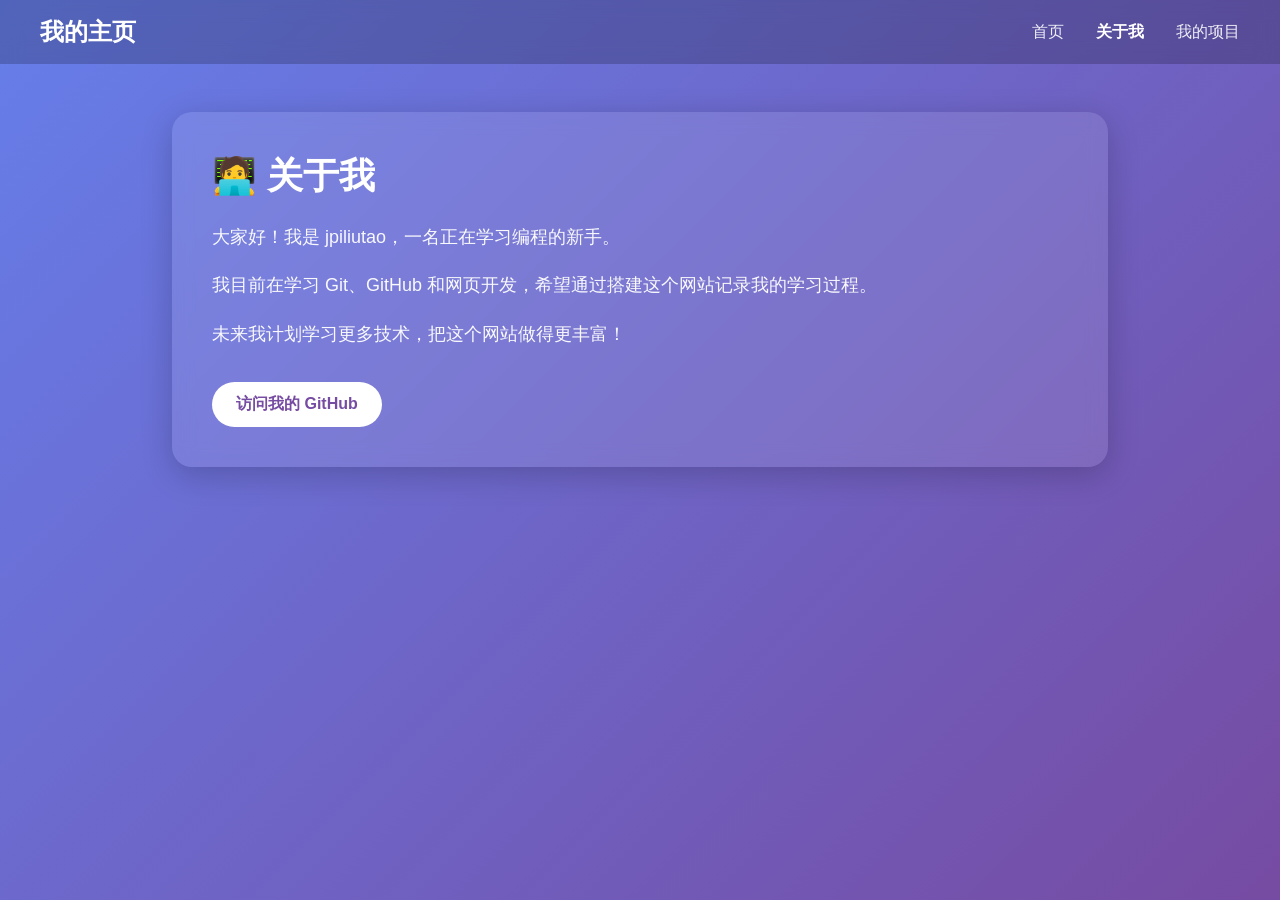
==== about.html @ 7ac31768 "添加导航栏和多页面结构" ====
<!DOCTYPE html>
<html lang="zh-CN">
<head>
    <meta charset="UTF-8">
    <meta name="viewport" content="width=device-width, initial-scale=1.0">
    <title>关于我 | 我的个人网站</title>
    <link rel="stylesheet" href="style.css">
</head>
<body>
    <!-- 导航栏 -->
    <nav>
        <div class="nav-container">
            <a href="index.html" class="logo">我的主页</a>
            <div class="nav-links">
                <a href="index.html">首页</a>
                <a href="about.html" class="active">关于我</a>
                <a href="projects.html">我的项目</a>
            </div>
        </div>
    </nav>

    <!-- 关于我内容 -->
    <div class="container">
        <div class="card">
            <h1>🧑‍💻 关于我</h1>
            <p>大家好！我是 jpiliutao，一名正在学习编程的新手。</p>
            <p>我目前在学习 Git、GitHub 和网页开发，希望通过搭建这个网站记录我的学习过程。</p>
            <p>未来我计划学习更多技术，把这个网站做得更丰富！</p>
            <a href="https://github.com/jpiliutao-cmd" target="_blank" class="btn">访问我的 GitHub</a>
        </div>
    </div>
</body>
</html>
---- style.css ----
* {
    margin: 0;
    padding: 0;
    box-sizing: border-box;
}

body {
    font-family: "Segoe UI", sans-serif;
    background: linear-gradient(135deg, #667eea 0%, #764ba2 100%);
    min-height: 100vh;
    color: white;
}

/* 导航栏样式 */
nav {
    background: rgba(0, 0, 0, 0.2);
    backdrop-filter: blur(10px);
    padding: 1rem 2rem;
    position: sticky;
    top: 0;
    z-index: 100;
}

.nav-container {
    max-width: 1200px;
    margin: 0 auto;
    display: flex;
    justify-content: space-between;
    align-items: center;
}

.logo {
    font-size: 1.5rem;
    font-weight: bold;
    color: white;
    text-decoration: none;
}

.nav-links {
    display: flex;
    gap: 2rem;
}

.nav-links a {
    color: rgba(255,255,255,0.9);
    text-decoration: none;
    font-size: 1rem;
    transition: 0.3s;
}

.nav-links a:hover,
.nav-links a.active {
    color: white;
    font-weight: bold;
}

/* 内容容器 */
.container {
    max-width: 1000px;
    margin: 3rem auto;
    padding: 0 2rem;
}

.card {
    background: rgba(255, 255, 255, 0.1);
    backdrop-filter: blur(10px);
    padding: 40px;
    border-radius: 20px;
    box-shadow: 0 8px 32px rgba(0,0,0,0.2);
}

h1 {
    font-size: 36px;
    margin-bottom: 20px;
}

p {
    font-size: 18px;
    line-height: 1.8;
    margin-bottom: 1rem;
    opacity: 0.95;
}

.btn {
    display: inline-block;
    padding: 12px 24px;
    background: white;
    color: #764ba2;
    border-radius: 30px;
    text-decoration: none;
    font-weight: bold;
    margin-top: 1rem;
    transition: 0.3s;
}

.btn:hover {
    transform: translateY(-3px);
    box-shadow: 0 5px 15px rgba(0,0,0,0.2);
}
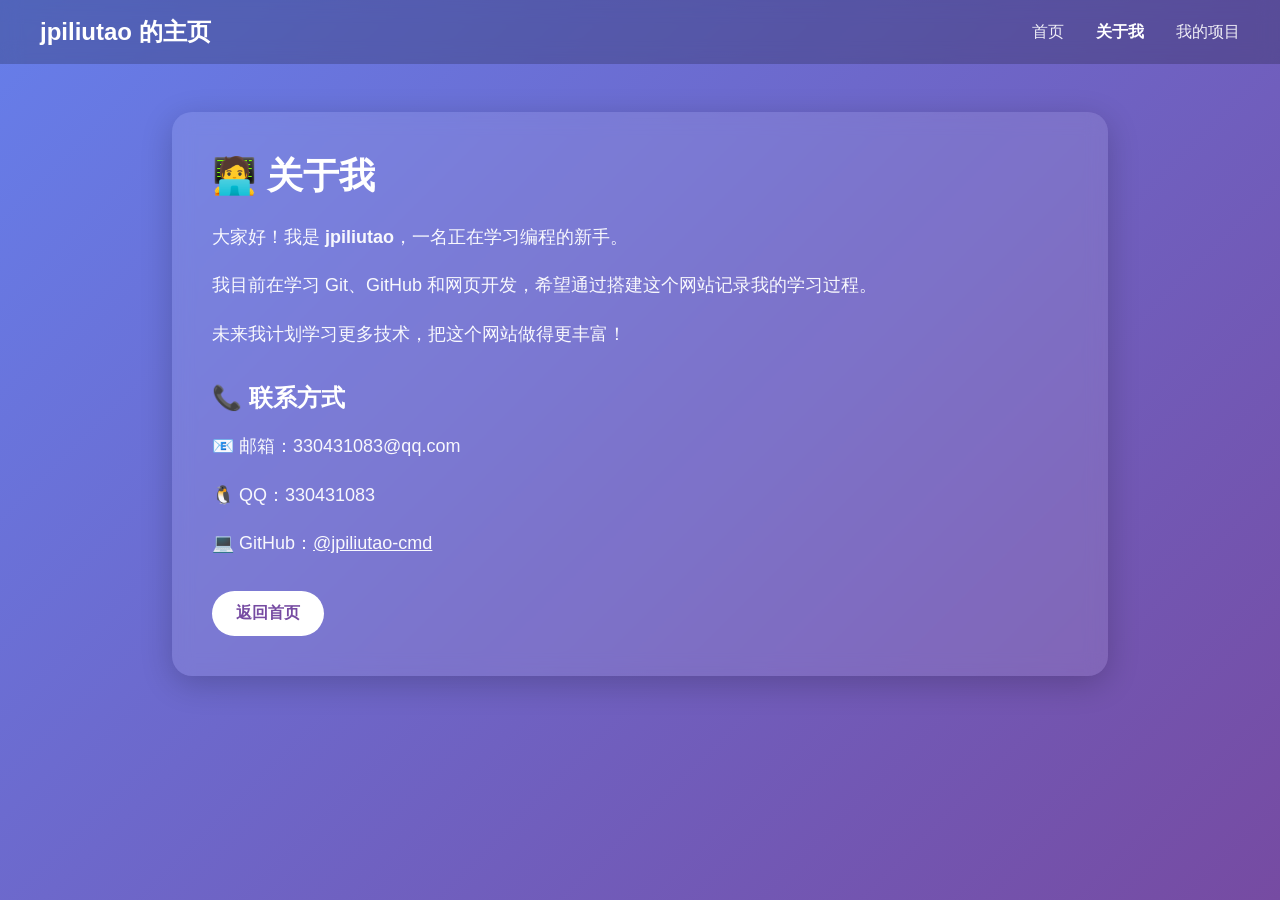
==== commit c5b77b92: "完成个人信息定制：头像+联系方式+视频" ====
--- a/about.html
+++ b/about.html
@@ -3,14 +3,14 @@
 <head>
     <meta charset="UTF-8">
     <meta name="viewport" content="width=device-width, initial-scale=1.0">
-    <title>关于我 | 我的个人网站</title>
+    <title>关于我 | jpiliutao 的个人网站</title>
     <link rel="stylesheet" href="style.css">
 </head>
 <body>
     <!-- 导航栏 -->
     <nav>
         <div class="nav-container">
-            <a href="index.html" class="logo">我的主页</a>
+            <a href="index.html" class="logo">jpiliutao 的主页</a>
             <div class="nav-links">
                 <a href="index.html">首页</a>
                 <a href="about.html" class="active">关于我</a>
@@ -23,10 +23,16 @@
     <div class="container">
         <div class="card">
             <h1>🧑‍💻 关于我</h1>
-            <p>大家好！我是 jpiliutao，一名正在学习编程的新手。</p>
+            <p>大家好！我是 <strong>jpiliutao</strong>，一名正在学习编程的新手。</p>
             <p>我目前在学习 Git、GitHub 和网页开发，希望通过搭建这个网站记录我的学习过程。</p>
             <p>未来我计划学习更多技术，把这个网站做得更丰富！</p>
-            <a href="https://github.com/jpiliutao-cmd" target="_blank" class="btn">访问我的 GitHub</a>
+
+            <h2 style="margin-top: 2rem; margin-bottom: 1rem;">📞 联系方式</h2>
+            <p>📧 邮箱：330431083@qq.com</p>
+            <p>🐧 QQ：330431083</p>
+            <p>💻 GitHub：<a href="https://github.com/jpiliutao-cmd" target="_blank" style="color: white; text-decoration: underline;">@jpiliutao-cmd</a></p>
+
+            <a href="index.html" class="btn">返回首页</a>
         </div>
     </div>
 </body>
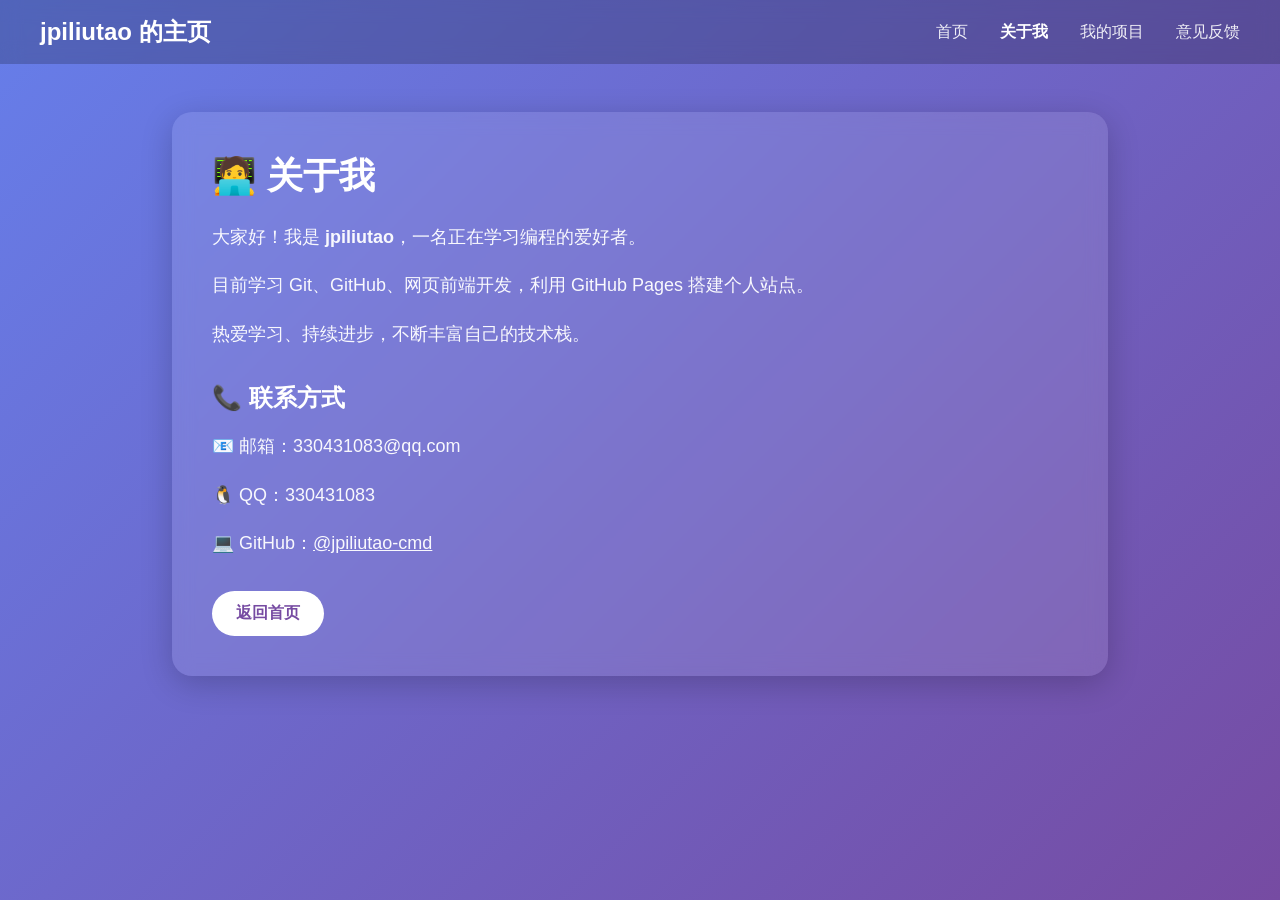
==== commit fcb4e700: "新增意见反馈页面，统一导航栏" ====
--- a/about.html
+++ b/about.html
@@ -15,17 +15,17 @@
                 <a href="index.html">首页</a>
                 <a href="about.html" class="active">关于我</a>
                 <a href="projects.html">我的项目</a>
+                <a href="feedback.html">意见反馈</a>
             </div>
         </div>
     </nav>
 
-    <!-- 关于我内容 -->
     <div class="container">
         <div class="card">
             <h1>🧑‍💻 关于我</h1>
-            <p>大家好！我是 <strong>jpiliutao</strong>，一名正在学习编程的新手。</p>
-            <p>我目前在学习 Git、GitHub 和网页开发，希望通过搭建这个网站记录我的学习过程。</p>
-            <p>未来我计划学习更多技术，把这个网站做得更丰富！</p>
+            <p>大家好！我是 <strong>jpiliutao</strong>，一名正在学习编程的爱好者。</p>
+            <p>目前学习 Git、GitHub、网页前端开发，利用 GitHub Pages 搭建个人站点。</p>
+            <p>热爱学习、持续进步，不断丰富自己的技术栈。</p>
 
             <h2 style="margin-top: 2rem; margin-bottom: 1rem;">📞 联系方式</h2>
             <p>📧 邮箱：330431083@qq.com</p>
